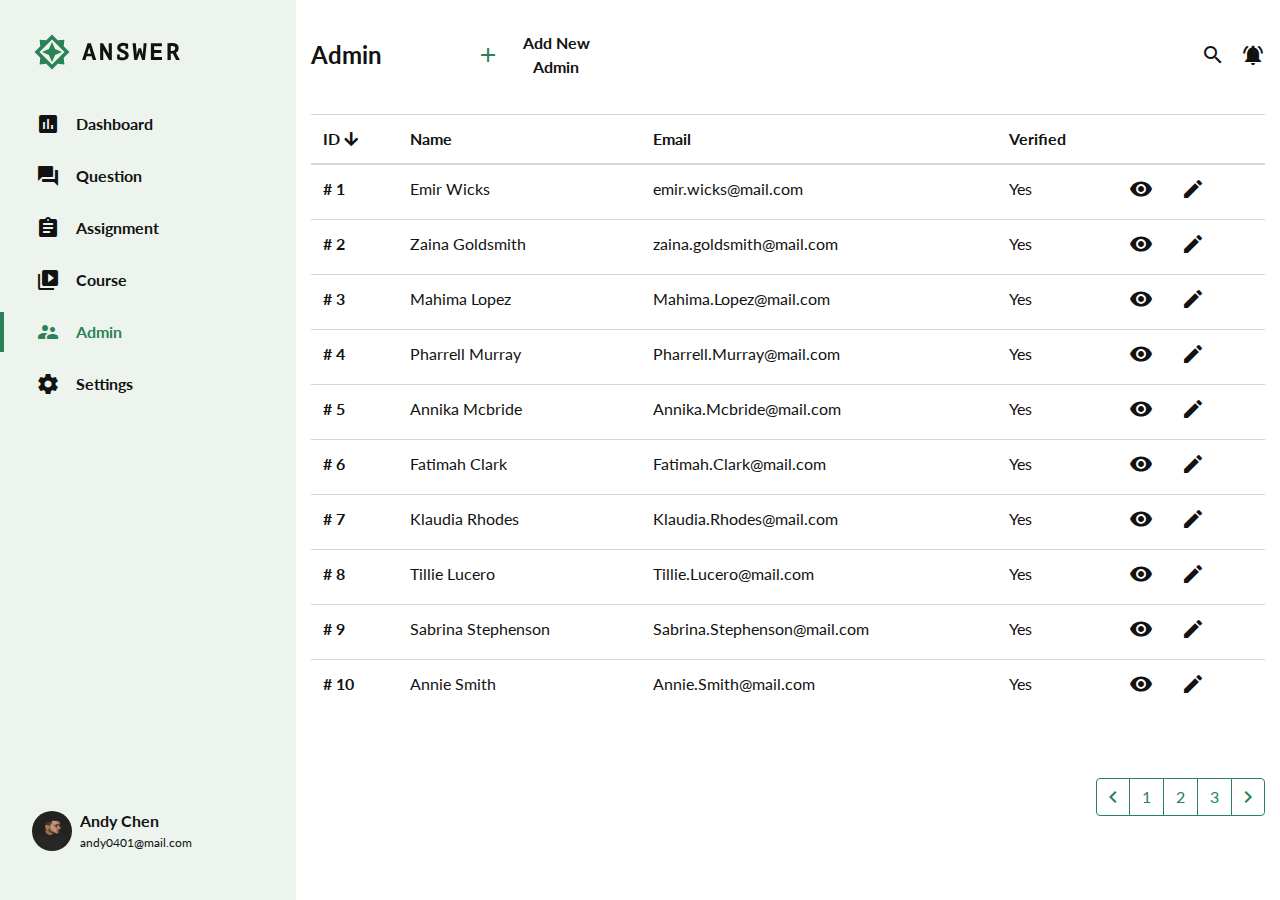
==== admin.html @ 5326ee1f "Initial commit" ====
<!DOCTYPE html>
<html lang="en">

  <head>
    <meta charset="UTF-8">
    <meta name="viewport" content="width=device-width, initial-scale=1.0">
    <meta http-equiv="X-UA-Compatible" content="ie=edge">

    <!-- 作者 -->
    <meta name="author" content="" />
    <!-- 關鍵字 -->
    <meta name="keywords" content="" />
    <!-- 網頁說明 -->
    <meta name="description" content="" />
    <!-- 公司名稱 -->
    <meta name="company" content="" />
    <!-- 版權宣告 -->
    <meta name="copyright" content="" />
    <!-- 網站發佈地址 -->
    <meta name="Distribution" content="" />
    <!-- 分享的標題  -->
    <meta property=" og:title" content="" />
    <!-- 分享的內容敘述 -->
    <meta property="og:description" content="" />
    <!-- 分享的網頁連結 -->
    <meta property="og:url" content="" />
    <!--分享在FB的縮圖 -->
    <meta property="og:image" content="" />

    <link rel="shortcut icon" href="./assets/images/logo.ico">
    

    <title>Admin</title>
    <!-- google fonts -->
    <link href="https://fonts.googleapis.com/css2?family=Lato:wght@400;700&display=swap" rel="stylesheet">
    <link href="https://fonts.googleapis.com/css2?family=Roboto+Mono&display=swap" rel="stylesheet">
    <!-- material icons -->
    <link rel="stylesheet" href="https://fonts.googleapis.com/icon?family=Material+Icons">
    <!-- fontawesome -->
    <link rel="stylesheet" href="https://cdnjs.cloudflare.com/ajax/libs/font-awesome/5.13.0/css/all.min.css" />
    <!-- 編譯 css -->
    <link rel="stylesheet" href="./assets/style/all.css">
  </head>

  <body class="d-flex">
   
    <!-- sidebar -->
    <aside class="sidebar d-flex flex-column justify-content-between">
      <div> 
        <!-- logo -->
      <h1 class="m-6">
        <a href="index.html" class="logo text-hide d-block">
          ANSWER
        </a>
      </h1>

      <!-- menu -->
      <ul class="font-family-lato font-weight-bold">
        <li class="menu-item mb-3">
          <a href="#" class="d-flex align-items-center pl-6 py-2 ">
            <span class="material-icons mr-4">insert_chart</span>
            Dashboard
          </a>
        </li>

        <li class="menu-item mb-3">
          <a href="#" class="d-flex align-items-center pl-6 py-2">
            <span class="material-icons mr-4">forum</span>
            Question
          </a>
        </li>

        <li class="menu-item mb-3">
          <a href="index.html" class="assignment-active d-flex align-items-center pl-6 py-2" data-sidebar="assignment">
            <span class="material-icons mr-4">assignment</span>
            Assignment
          </a>
        </li>

        <li class="menu-item mb-3">
          <a href="#" class="d-flex align-items-center pl-6 py-2">
            <span class="material-icons mr-4">video_library</span>
            Course
          </a>
        </li>
        
        <li class="menu-item mb-3">
          <a href="admin.html" class="admin-active d-flex align-items-center pl-6 py-2" data-sidebar="admin">
            <span class="material-icons mr-4">supervisor_account</span>
            Admin
          </a>
        </li>

        <li class="menu-item mb-3">
          <a href="#" class="d-flex align-items-center pl-6 py-2">
            <span class="material-icons mr-4">settings</span>
            Settings
          </a>
        </li>
      </ul>
      </div>
      

      <!-- account -->
      <div class="media m-6">
        <img src="./assets/images/photo-2.jpeg" class="align-self-start mr-2 photo" alt="stutent's photo">
        <div class="media-body">
          <h5 class="mt-0 mb-1 font-weight-bold font-size-base">Andy Chen</h5>
          <span class="font-size-xs d-block color-gray-800 mb-4">andy0401@mail.com</span>
          
        </div>
      </div>
    </aside>

    <!-- main -->
    <main class="main">
      <div class="container ">
        

        
        

<header class="header  font-family-lato font-weight-bold py-5 mb-1">

  <div class="row ">
    
    <div class="col-2 d-flex align-items-center ">
      <h2 class="title m-0 font-weight-bold ">Admin</h2>
      
    </div>
    
    <div class="col-2">
     
      <!-- 新增 -->
      <!-- Button trigger modal -->
      <button type="button" class="btn btn-light-light d-flex align-items-center font-weight-bold px-0" data-toggle="modal" data-target="#exampleModalLong">
        <span class="material-icons mr-1 text-secondary">add</span>
        Add New Admin
      </button>

      <!-- Modal -->
      <div class="modal fade" id="exampleModalLong" tabindex="-1" role="dialog" aria-labelledby="exampleModalLongTitle" aria-hidden="true">
        <div class="modal-dialog" role="document">
          <div class="modal-content px-4">
            <div class="modal-header">
              <h5 class="modal-title" id="exampleModalLongTitle">New Admin</h5>
              <button type="button" class="close" data-dismiss="modal" aria-label="Close">
                <span aria-hidden="true">&times;</span>
              </button>
            </div>
            <div class="modal-body">
              <!-- account -->
              <form action="">
                <h5 class="mb-4">Account</h5>
                <label for="name" class="font-size-sm font-weight-normal mb-1">Name</label>
                <br>
                <input type="text" id="name" class="w-100 py-2 px-4 mb-4">
                <br>
                <label for="email" class="font-size-sm font-weight-normal mb-1">Email</label>
                <br>
                <input type="text" id="email" class="w-100 py-2 px-4">
              </form>
              <hr class="hr my-5">

              <!-- Verification -->
              <h5 class="mb-4">Verification</h5>
              <span class="d-flex align-items-center mb-4">
                <i class="material-icons warn mr-2">
                  warning
                </i>
                unverified
              </span>
              <button type="button" class="btn btn-outline-secondary btn-vertify w-100">Send Verification Mail</button>
              <hr class="hr my-4">

              <!-- access level -->
              <h5 class="mb-4">Access Level</h5>
              <select name="access" id="access" class="btn btn-access d-flex align-items-center justify-content-between w-100 px-4">
                
                <option value="-Choose access level-">-Choose access level-</option>
                <option value="admin">Admin</option>
              </select>
              
              <hr class="hr">

              <!-- Custom Access -->
              <h5 class="mb-4">Custom Access</h5>
              <ul class="form-check p-0">
                <label class="access-option font-weight-normal">Lecture
                  <input type="checkbox" >
                  <span class="checkmark"></span>
                </label>
                <label class="access-option font-weight-normal">Coupon
                  <input type="checkbox" >
                  <span class="checkmark"></span>
                </label>
                <label class="access-option font-weight-normal">Message
                  <input type="checkbox" >
                  <span class="checkmark"></span>
                </label>
                <label class="access-option font-weight-normal">Setting
                  <input type="checkbox" >
                  <span class="checkmark"></span>
                </label>
                <label class="access-option font-weight-normal">Task menu
                  <input type="checkbox" >
                  <span class="checkmark"></span>
                </label>
                
              </ul>
            </div>
            <div class="modal-footer">
              <button type="button" class="btn btn-outline-secondary px-6 py-2" data-dismiss="modal">Cancel</button>
              <button type="button" class="btn btn-secondary px-6 py-2">Add</button>
            </div>
          </div>
        </div>
      </div>

    </div>
  
    <!-- search/notification -->
    <div class="col-8 d-flex justify-content-end align-items-center ">
      
        <input type="search" id="search">
        <label for="search" class="d-flex align-items-center m-0">
          <a href="#" class="d-block">
            <span class="material-icons d-block">search</span>
          </a>
        </label>
        
        
        <a href="#" class="d-flex align-items-center ml-4">
          <span class="material-icons">notifications_active</span>
        </a>
        
    </div>
  </div>
  
</header>


<section class="content pb-6">

  <!-- 表格 -->
  <table class="table mb-9">
    <thead>
      <tr>
        <th scope="col">ID <i class="fas fa-arrow-down"></i></th>
        <th scope="col" >Name</th>
        <th scope="col" >Email</th>
        <th scope="col" >Verified</th>
        <th scope="col" ></th>
      </tr>
    </thead>
    <tbody>
      <tr>
        <th scope="row" data-toggle="modal" data-target="#exampleModal-view"># 1</th>
        <td data-toggle="modal" data-target="#exampleModal-view">Emir Wicks</td>
        <td data-toggle="modal" data-target="#exampleModal-view">emir.wicks@mail.com</td>
        <td data-toggle="modal" data-target="#exampleModal-view">Yes</td>
        <td >
          <a href="#" data-toggle="modal" data-target="#exampleModal-view">
            <i class="material-icons mr-5">visibility</i>
          </a>
          <a href="#"   data-toggle="modal" data-target="#exampleModalLong-edit">
            <i class="material-icons">create</i>
          </a>
        </td>
      </tr>
      <tr>
        <th scope="row"  data-toggle="modal" data-target="#exampleModal-view"># 2</th>
        <td  data-toggle="modal" data-target="#exampleModal-view">Zaina Goldsmith</td>
        <td  data-toggle="modal" data-target="#exampleModal-view">zaina.goldsmith@mail.com</td>
        <td  data-toggle="modal" data-target="#exampleModal-view">Yes</td>
        <td >
          <a href="#" data-toggle="modal" data-target="#exampleModal-view">
            <i class="material-icons mr-5">visibility</i>
          </a>
          <a href="#" data-toggle="modal" data-target="#exampleModalLong-edit">
            <i class="material-icons">create</i>
          </a>
        </td>
      </tr>
      <tr>
        <th scope="row"  data-toggle="modal" data-target="#exampleModal-view"># 3</th>
        <td  data-toggle="modal" data-target="#exampleModal-view">Mahima Lopez</td>
        <td  data-toggle="modal" data-target="#exampleModal-view">Mahima.Lopez@mail.com</td>
        <td  data-toggle="modal" data-target="#exampleModal-view">Yes</td>
        <td >
          <a href="#" data-toggle="modal" data-target="#exampleModal-view">
            <i class="material-icons mr-5">visibility</i>
          </a>
          <a href="#" data-toggle="modal" data-target="#exampleModalLong-edit">
            <i class="material-icons">create</i>
          </a>
        </td>
  
      </tr>
      <tr>
        <th scope="row"  data-toggle="modal" data-target="#exampleModal-view"># 4</th>
        <td  data-toggle="modal" data-target="#exampleModal-view">Pharrell Murray</td>
        <td  data-toggle="modal" data-target="#exampleModal-view">Pharrell.Murray@mail.com</td>
        <td data-toggle="modal" data-target="#exampleModal-view" >Yes</td>
        <td >
          <a href="#" data-toggle="modal" data-target="#exampleModal-view">
            <i class="material-icons mr-5">visibility</i>
          </a>
          <a href="#" data-toggle="modal" data-target="#exampleModalLong-edit">
            <i class="material-icons">create</i>
          </a>
        </td>
      </tr>
      <tr>
        <th scope="row"  data-toggle="modal" data-target="#exampleModal-view"># 5</th>
        <td  data-toggle="modal" data-target="#exampleModal-view">Annika Mcbride</td>
        <td  data-toggle="modal" data-target="#exampleModal-view">Annika.Mcbride@mail.com</td>
        <td  data-toggle="modal" data-target="#exampleModal-view">Yes</td>
        <td >
          <a href="#" data-toggle="modal" data-target="#exampleModal-view">
            <i class="material-icons mr-5">visibility</i>
          </a>
          <a href="#" data-toggle="modal" data-target="#exampleModalLong-edit">
            <i class="material-icons">create</i>
          </a>
        </td>
      </tr>
      <tr>
        <th scope="row" data-toggle="modal" data-target="#exampleModal-view" ># 6</th>
        <td  data-toggle="modal" data-target="#exampleModal-view">Fatimah Clark</td>
        <td  data-toggle="modal" data-target="#exampleModal-view">Fatimah.Clark@mail.com</td>
        <td  data-toggle="modal" data-target="#exampleModal-view">Yes</td>
        <td >
          <a href="#" data-toggle="modal" data-target="#exampleModal-view">
            <i class="material-icons mr-5">visibility</i>
          </a>
          <a href="#" data-toggle="modal" data-target="#exampleModalLong-edit">
            <i class="material-icons">create</i>
          </a>
        </td>
      </tr>
      <tr>
        <th scope="row" data-toggle="modal" data-target="#exampleModal-view" ># 7</th>
        <td  data-toggle="modal" data-target="#exampleModal-view">Klaudia Rhodes</td>
        <td  data-toggle="modal" data-target="#exampleModal-view">Klaudia.Rhodes@mail.com</td>
        <td  data-toggle="modal" data-target="#exampleModal-view">Yes</td>
        <td >
          <a href="#" data-toggle="modal" data-target="#exampleModal-view">
            <i class="material-icons mr-5">visibility</i>
          </a>
          <a href="#" data-toggle="modal" data-target="#exampleModalLong-edit">
            <i class="material-icons">create</i>
          </a>
        </td>
      </tr>
      <tr>
        <th scope="row"  data-toggle="modal" data-target="#exampleModal-view"># 8</th>
        <td  data-toggle="modal" data-target="#exampleModal-view">Tillie Lucero</td>
        <td data-toggle="modal" data-target="#exampleModal-view" >Tillie.Lucero@mail.com</td>
        <td  data-toggle="modal" data-target="#exampleModal-view">Yes</td>
        <td >
          <a href="#" data-toggle="modal" data-target="#exampleModal-view">
            <i class="material-icons mr-5">visibility</i>
          </a>
          <a href="#" data-toggle="modal" data-target="#exampleModalLong-edit">
            <i class="material-icons">create</i>
          </a>
        </td>
      </tr>
      <tr>
        <th scope="row"  data-toggle="modal" data-target="#exampleModal-view"># 9</th>
        <td  data-toggle="modal" data-target="#exampleModal-view">Sabrina Stephenson</td>
        <td  data-toggle="modal" data-target="#exampleModal-view">Sabrina.Stephenson@mail.com</td>
        <td  data-toggle="modal" data-target="#exampleModal-view">Yes</td>
        <td >
          <a href="#" data-toggle="modal" data-target="#exampleModal-view">
            <i class="material-icons mr-5">visibility</i>
          </a>
          <a href="#" data-toggle="modal" data-target="#exampleModalLong-edit">
            <i class="material-icons">create</i>
          </a>
        </td>
      </tr>
      <tr>
        <th scope="row"  data-toggle="modal" data-target="#exampleModal-view"># 10</th>
        <td  data-toggle="modal" data-target="#exampleModal-view">Annie Smith</td>
        <td  data-toggle="modal" data-target="#exampleModal-view">Annie.Smith@mail.com</td>
        <td  data-toggle="modal" data-target="#exampleModal-view">Yes</td>
        <td >
          <a href="#" data-toggle="modal" data-target="#exampleModal-view">
            <i class="material-icons mr-5">visibility</i>
          </a>
          <a href="#" data-toggle="modal" data-target="#exampleModalLong-edit">
            <i class="material-icons">create</i>
          </a>
        </td>
      </tr>

    </tbody>
  </table>
  <!-- Modal-view -->
  <!-- Modal -->
  <div class="modal fade" id="exampleModal-view" tabindex="-1" role="dialog" aria-labelledby="exampleModalLabel" aria-hidden="true">
    <div class="modal-dialog modal-dialog-centered modal-user" role="document">
      <div class="modal-content">

        <div class="modal-body p-6">
          <!-- media-object -->
          <div class="media">
            <img src="./assets/images/photo-3.jpeg" class="mr-5 photo-user" alt="user photo">
            <div class="media-body">
              <button type="button" class="close" data-dismiss="modal" aria-label="Close">
                <span aria-hidden="true" class="material-icons">close</span>
              </button>
              <span class="d-block mb-2">#1</span>
              <span class="d-block">Admin</span>
              <h5 class="mt-0 mb-2 font-size-lg">Emir Wicks</h5>
              <span class="d-block font-size-sm color-dark-800">emir.wicks@mail.com</span>
              <button type="button" class="btn btn-user w-100 d-flex align-items-center justify-content-between px-0" data-toggle="collapse" href="#collapseExample" role="button" aria-expanded="false" aria-controls="collapseExample">
                <span class="verified font-size-sm  px-2 py-1">verified</span>
                <span class="material-icons ml-1 text-secondary js-icon">expand_more</span>
              </button>
            </div>
          </div>
        </div>
        <div class="collapse" id="collapseExample">
          <div class="modal-footer">
            <button type="button" class="btn btn-outline-notice px-6 py-2" data-dismiss="modal">Deactivate</button>
            <button type="button" class="btn btn-secondary px-6 py-2">Edit</button>
          </div>
        </div>
        
      </div>
    </div>
  </div>
  <!-- modal-edit-admin -->
  <!-- Modal -->
  <div class="modal fade" id="exampleModalLong-edit" tabindex="-1" role="dialog" aria-labelledby="exampleModalLongTitle" aria-hidden="true">
    <div class="modal-dialog" role="document">
      <div class="modal-content modal-edit ">
        <div class="modal-header border px-6">
          <h5 class="modal-title" id="exampleModalLongTitle">Edit Admin</h5>
          <button type="button" class="close" data-dismiss="modal" aria-label="Close">
            <span aria-hidden="true">&times;</span>
          </button>
        </div>
        <div class="modal-body border px-6">
          <!-- account -->
          <form action="" class="form-edit">
            <h5 class="mb-4">Account</h5>
            <label for="name" class="font-size-sm font-weight-normal mb-1">Name</label>
            <br>
            <input type="text" id="name" class="w-100 py-4 px-4 mb-4 bg-color-primary" placeholder="Emir Wicks">
            <br>
            <label for="email" class="font-size-sm font-weight-normal mb-1">Email</label>
            <br>
            <input type="text" id="email" class="w-100 py-4 px-4 bg-color-primary" placeholder="emir.wicks@mail.com">
          </form>
          <hr class="hr my-5">

          <!-- Verification -->
          <h5 class="mb-4">Verification</h5>
          <div class="d-flex justify-content-between">
            <span class="d-flex align-items-center mb-4 font-weight-bold">
              <i class="material-icons check mr-2">
                check_circle
              </i>
              Verified
            </span>
            <span class="font-size-sm color-dark">2020/4/12</span>
          </div>
          
          <button type="button" class="btn btn-outline-secondary btn-vertify w-100" disabled >Send Verification Mail</button>
          <hr class="hr my-4">

          <!-- access level -->
          <h5 class="mb-4">Access Level</h5>
          <select name="access" id="access" class="btn btn-access d-flex align-items-center justify-content-between w-100 px-4 ">
            
            Admin
            <option value="admin" class="color-dark">Admin</option>
          </select>
          
          <hr class="hr">

          <!-- Custom Access -->
          <h5 class="mb-4">Custom Access</h5>
          <ul class="form-check p-0">
            <label class="access-option font-weight-normal">Lecture
              <input type="checkbox" >
              <span class="checkmark"></span>
            </label>
            <label class="access-option font-weight-normal">Coupon
              <input type="checkbox" >
              <span class="checkmark"></span>
            </label>
            <label class="access-option font-weight-normal">Message
              <input type="checkbox" >
              <span class="checkmark"></span>
            </label>
            <label class="access-option font-weight-normal">Setting
              <input type="checkbox" >
              <span class="checkmark"></span>
            </label>
            <label class="access-option font-weight-normal">Task menu
              <input type="checkbox" >
              <span class="checkmark"></span>
            </label>
            
          </ul>
          <hr class="hr my-4">

          <!-- Deactivate -->
          <h5 class="mb-4">Deactivate Account</h5>
          <span class="d-flex align-items-center mb-4 color-notice">
            <i class="material-icons warn mr-2">
              warning
            </i>
            This cannot be undone!
          </span>
          <button type="button" class="btn btn-outline-notice font-weight-bold w-100 py-4 mb-8"  >Deactivate This Account</button>
          
        </div>
        <div class="modal-footer border px-6">
          <button type="button" class="btn btn-outline-secondary px-6 py-2" data-dismiss="modal">Cancel</button>
          <button type="button" class="btn btn-secondary px-6 py-2">Update</button>
        </div>
      </div>
    </div>
  </div>

  <!-- 分頁 -->
  <div class="row">
    <div class="col d-flex justify-content-end">
      <nav aria-label="Page navigation example">
        <ul class="pagination">
          <li class="page-item">
            <a class="page-link px-1 d-block page-arrow" href="#" aria-label="Previous">
              <i aria-hidden="true" class="material-icons">chevron_left</i>
            </a>
          </li>
          <li class="page-item"><a class="page-link" href="#">1</a></li>
          <li class="page-item"><a class="page-link" href="#">2</a></li>
          <li class="page-item"><a class="page-link" href="#">3</a></li>
          <li class="page-item">
            <a class="page-link px-1  d-block page-arrow" href="#" aria-label="Next">
              <i aria-hidden="true" class="material-icons">chevron_right</i>
            </a>
          </li>
        </ul>
      </nav>

    </div>
  </div>
</section>

<!-- sidebar-active -->
<style>
  .menu-item .admin-active {
    color: #2A8356;
    border-left: 4px solid #2A8356;
  }
</style>
<!-- modal-user:dorpdown-active -->
<script>

</script>
      </div>
    </main>

   

   

    <script src="./assets/js/vendors.js"></script>
    <script src="./assets/js/all.js"></script>
    
  </body>

</html>
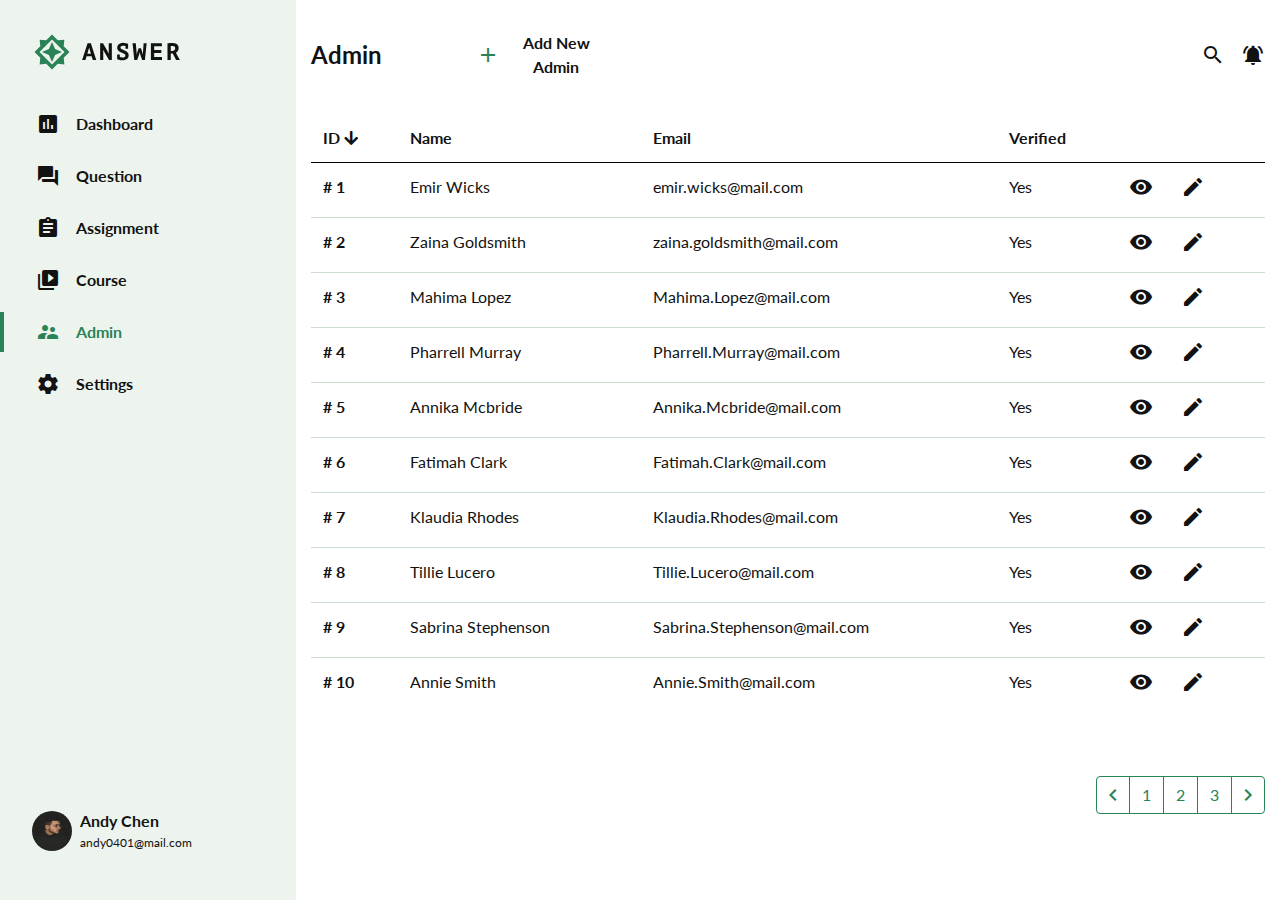
==== commit 530cec07: "修改 v1" ====
--- a/admin.html
+++ b/admin.html
@@ -246,19 +246,19 @@
   <table class="table mb-9">
     <thead>
       <tr>
-        <th scope="col">ID <i class="fas fa-arrow-down"></i></th>
-        <th scope="col" >Name</th>
-        <th scope="col" >Email</th>
-        <th scope="col" >Verified</th>
-        <th scope="col" ></th>
+        <th scope="col" class="table-title">ID <i class="fas fa-arrow-down"></i></th>
+        <th scope="col" class="table-title">Name</th>
+        <th scope="col" class="table-title">Email</th>
+        <th scope="col" class="table-title">Verified</th>
+        <th scope="col" class="table-title"></th>
       </tr>
     </thead>
     <tbody>
-      <tr>
-        <th scope="row" data-toggle="modal" data-target="#exampleModal-view"># 1</th>
-        <td data-toggle="modal" data-target="#exampleModal-view">Emir Wicks</td>
-        <td data-toggle="modal" data-target="#exampleModal-view">emir.wicks@mail.com</td>
-        <td data-toggle="modal" data-target="#exampleModal-view">Yes</td>
+      <tr >
+        <th scope="row" data-toggle="modal" data-target="#exampleModal-view" ># 1</th>
+        <td data-toggle="modal" data-target="#exampleModal-view" >Emir Wicks</td>
+        <td data-toggle="modal" data-target="#exampleModal-view" >emir.wicks@mail.com</td>
+        <td data-toggle="modal" data-target="#exampleModal-view" >Yes</td>
         <td >
           <a href="#" data-toggle="modal" data-target="#exampleModal-view">
             <i class="material-icons mr-5">visibility</i>
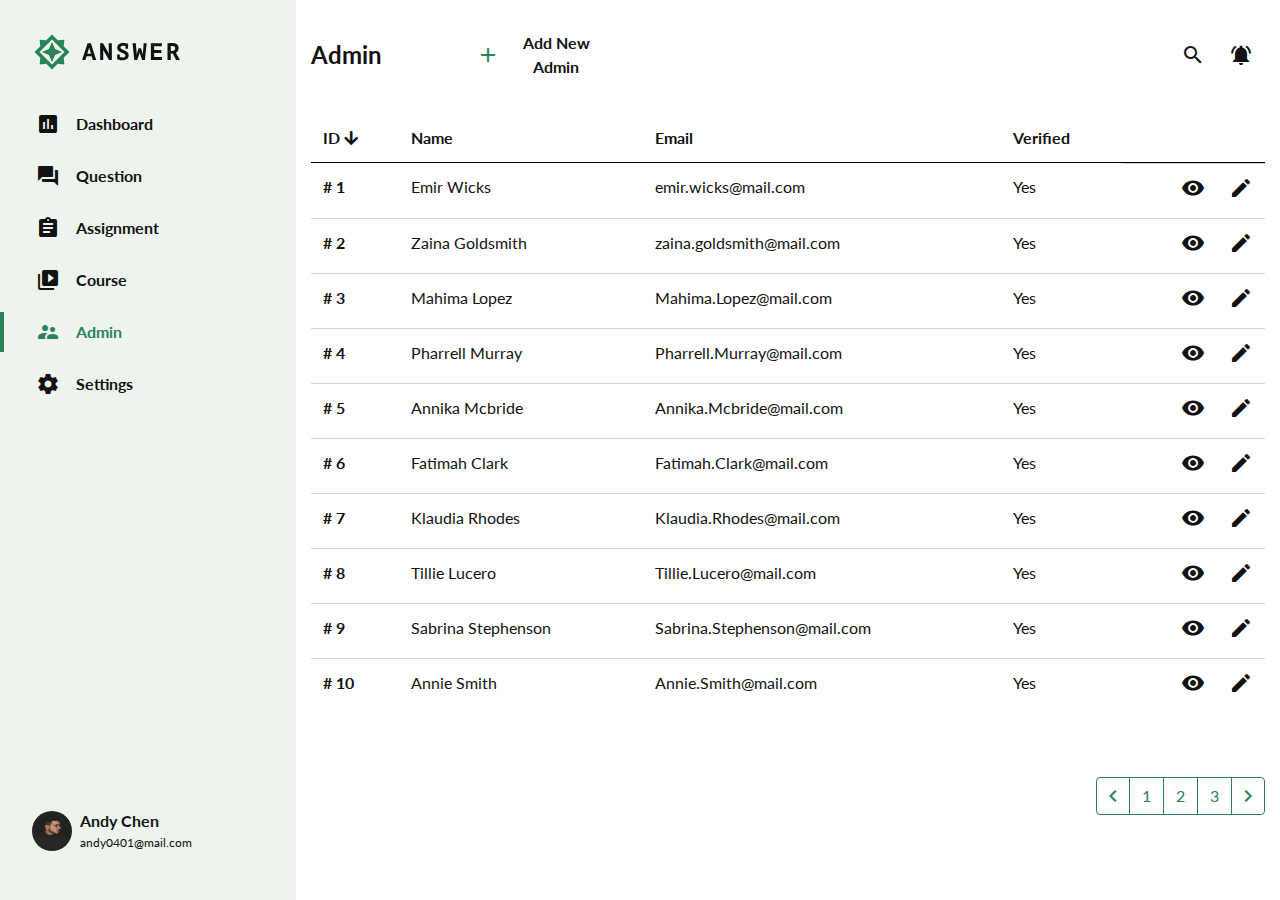
==== commit 192259c7: "修改 v2" ====
--- a/admin.html
+++ b/admin.html
@@ -230,7 +230,7 @@
         </label>
         
         
-        <a href="#" class="d-flex align-items-center ml-4">
+        <a href="#" class="d-flex align-items-center mr-3 ml-5">
           <span class="material-icons">notifications_active</span>
         </a>
         
@@ -259,7 +259,7 @@
         <td data-toggle="modal" data-target="#exampleModal-view" >Emir Wicks</td>
         <td data-toggle="modal" data-target="#exampleModal-view" >emir.wicks@mail.com</td>
         <td data-toggle="modal" data-target="#exampleModal-view" >Yes</td>
-        <td >
+        <td class="d-flex justify-content-end">
           <a href="#" data-toggle="modal" data-target="#exampleModal-view">
             <i class="material-icons mr-5">visibility</i>
           </a>
@@ -273,7 +273,7 @@
         <td  data-toggle="modal" data-target="#exampleModal-view">Zaina Goldsmith</td>
         <td  data-toggle="modal" data-target="#exampleModal-view">zaina.goldsmith@mail.com</td>
         <td  data-toggle="modal" data-target="#exampleModal-view">Yes</td>
-        <td >
+        <td class="d-flex justify-content-end">
           <a href="#" data-toggle="modal" data-target="#exampleModal-view">
             <i class="material-icons mr-5">visibility</i>
           </a>
@@ -287,7 +287,7 @@
         <td  data-toggle="modal" data-target="#exampleModal-view">Mahima Lopez</td>
         <td  data-toggle="modal" data-target="#exampleModal-view">Mahima.Lopez@mail.com</td>
         <td  data-toggle="modal" data-target="#exampleModal-view">Yes</td>
-        <td >
+        <td class="d-flex justify-content-end">
           <a href="#" data-toggle="modal" data-target="#exampleModal-view">
             <i class="material-icons mr-5">visibility</i>
           </a>
@@ -302,7 +302,7 @@
         <td  data-toggle="modal" data-target="#exampleModal-view">Pharrell Murray</td>
         <td  data-toggle="modal" data-target="#exampleModal-view">Pharrell.Murray@mail.com</td>
         <td data-toggle="modal" data-target="#exampleModal-view" >Yes</td>
-        <td >
+        <td class="d-flex justify-content-end">
           <a href="#" data-toggle="modal" data-target="#exampleModal-view">
             <i class="material-icons mr-5">visibility</i>
           </a>
@@ -316,7 +316,7 @@
         <td  data-toggle="modal" data-target="#exampleModal-view">Annika Mcbride</td>
         <td  data-toggle="modal" data-target="#exampleModal-view">Annika.Mcbride@mail.com</td>
         <td  data-toggle="modal" data-target="#exampleModal-view">Yes</td>
-        <td >
+        <td class="d-flex justify-content-end">
           <a href="#" data-toggle="modal" data-target="#exampleModal-view">
             <i class="material-icons mr-5">visibility</i>
           </a>
@@ -330,7 +330,7 @@
         <td  data-toggle="modal" data-target="#exampleModal-view">Fatimah Clark</td>
         <td  data-toggle="modal" data-target="#exampleModal-view">Fatimah.Clark@mail.com</td>
         <td  data-toggle="modal" data-target="#exampleModal-view">Yes</td>
-        <td >
+        <td class="d-flex justify-content-end">
           <a href="#" data-toggle="modal" data-target="#exampleModal-view">
             <i class="material-icons mr-5">visibility</i>
           </a>
@@ -344,7 +344,7 @@
         <td  data-toggle="modal" data-target="#exampleModal-view">Klaudia Rhodes</td>
         <td  data-toggle="modal" data-target="#exampleModal-view">Klaudia.Rhodes@mail.com</td>
         <td  data-toggle="modal" data-target="#exampleModal-view">Yes</td>
-        <td >
+        <td class="d-flex justify-content-end">
           <a href="#" data-toggle="modal" data-target="#exampleModal-view">
             <i class="material-icons mr-5">visibility</i>
           </a>
@@ -358,7 +358,7 @@
         <td  data-toggle="modal" data-target="#exampleModal-view">Tillie Lucero</td>
         <td data-toggle="modal" data-target="#exampleModal-view" >Tillie.Lucero@mail.com</td>
         <td  data-toggle="modal" data-target="#exampleModal-view">Yes</td>
-        <td >
+        <td class="d-flex justify-content-end">
           <a href="#" data-toggle="modal" data-target="#exampleModal-view">
             <i class="material-icons mr-5">visibility</i>
           </a>
@@ -372,7 +372,7 @@
         <td  data-toggle="modal" data-target="#exampleModal-view">Sabrina Stephenson</td>
         <td  data-toggle="modal" data-target="#exampleModal-view">Sabrina.Stephenson@mail.com</td>
         <td  data-toggle="modal" data-target="#exampleModal-view">Yes</td>
-        <td >
+        <td class="d-flex justify-content-end">
           <a href="#" data-toggle="modal" data-target="#exampleModal-view">
             <i class="material-icons mr-5">visibility</i>
           </a>
@@ -386,7 +386,7 @@
         <td  data-toggle="modal" data-target="#exampleModal-view">Annie Smith</td>
         <td  data-toggle="modal" data-target="#exampleModal-view">Annie.Smith@mail.com</td>
         <td  data-toggle="modal" data-target="#exampleModal-view">Yes</td>
-        <td >
+        <td class="d-flex justify-content-end">
           <a href="#" data-toggle="modal" data-target="#exampleModal-view">
             <i class="material-icons mr-5">visibility</i>
           </a>
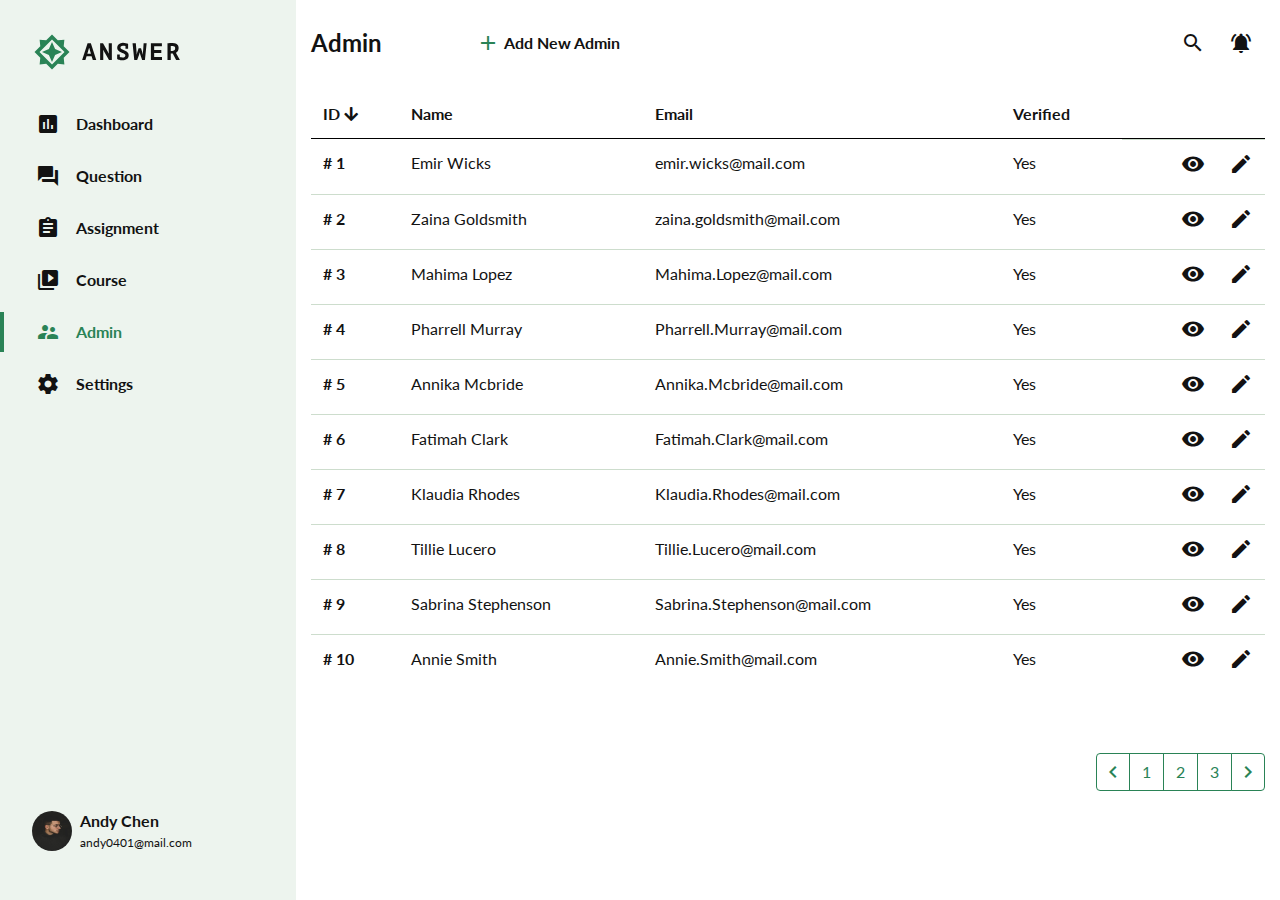
==== commit b9707e1e: "修改 v5" ====
--- a/admin.html
+++ b/admin.html
@@ -129,7 +129,7 @@
       
     </div>
     
-    <div class="col-2">
+    <div class="col-5">
      
       <!-- 新增 -->
       <!-- Button trigger modal -->
@@ -220,7 +220,7 @@
     </div>
   
     <!-- search/notification -->
-    <div class="col-8 d-flex justify-content-end align-items-center ">
+    <div class="col-5 d-flex justify-content-end align-items-center ">
       
         <input type="search" id="search">
         <label for="search" class="d-flex align-items-center m-0">
@@ -435,9 +435,9 @@
   </div>
   <!-- modal-edit-admin -->
   <!-- Modal -->
-  <div class="modal fade" id="exampleModalLong-edit" tabindex="-1" role="dialog" aria-labelledby="exampleModalLongTitle" aria-hidden="true">
+  <div class="modal-edit modal fade" id="exampleModalLong-edit" tabindex="-1" role="dialog" aria-labelledby="exampleModalLongTitle" aria-hidden="true">
     <div class="modal-dialog" role="document">
-      <div class="modal-content modal-edit ">
+      <div class="modal-content  ">
         <div class="modal-header border px-6">
           <h5 class="modal-title" id="exampleModalLongTitle">Edit Admin</h5>
           <button type="button" class="close" data-dismiss="modal" aria-label="Close">
